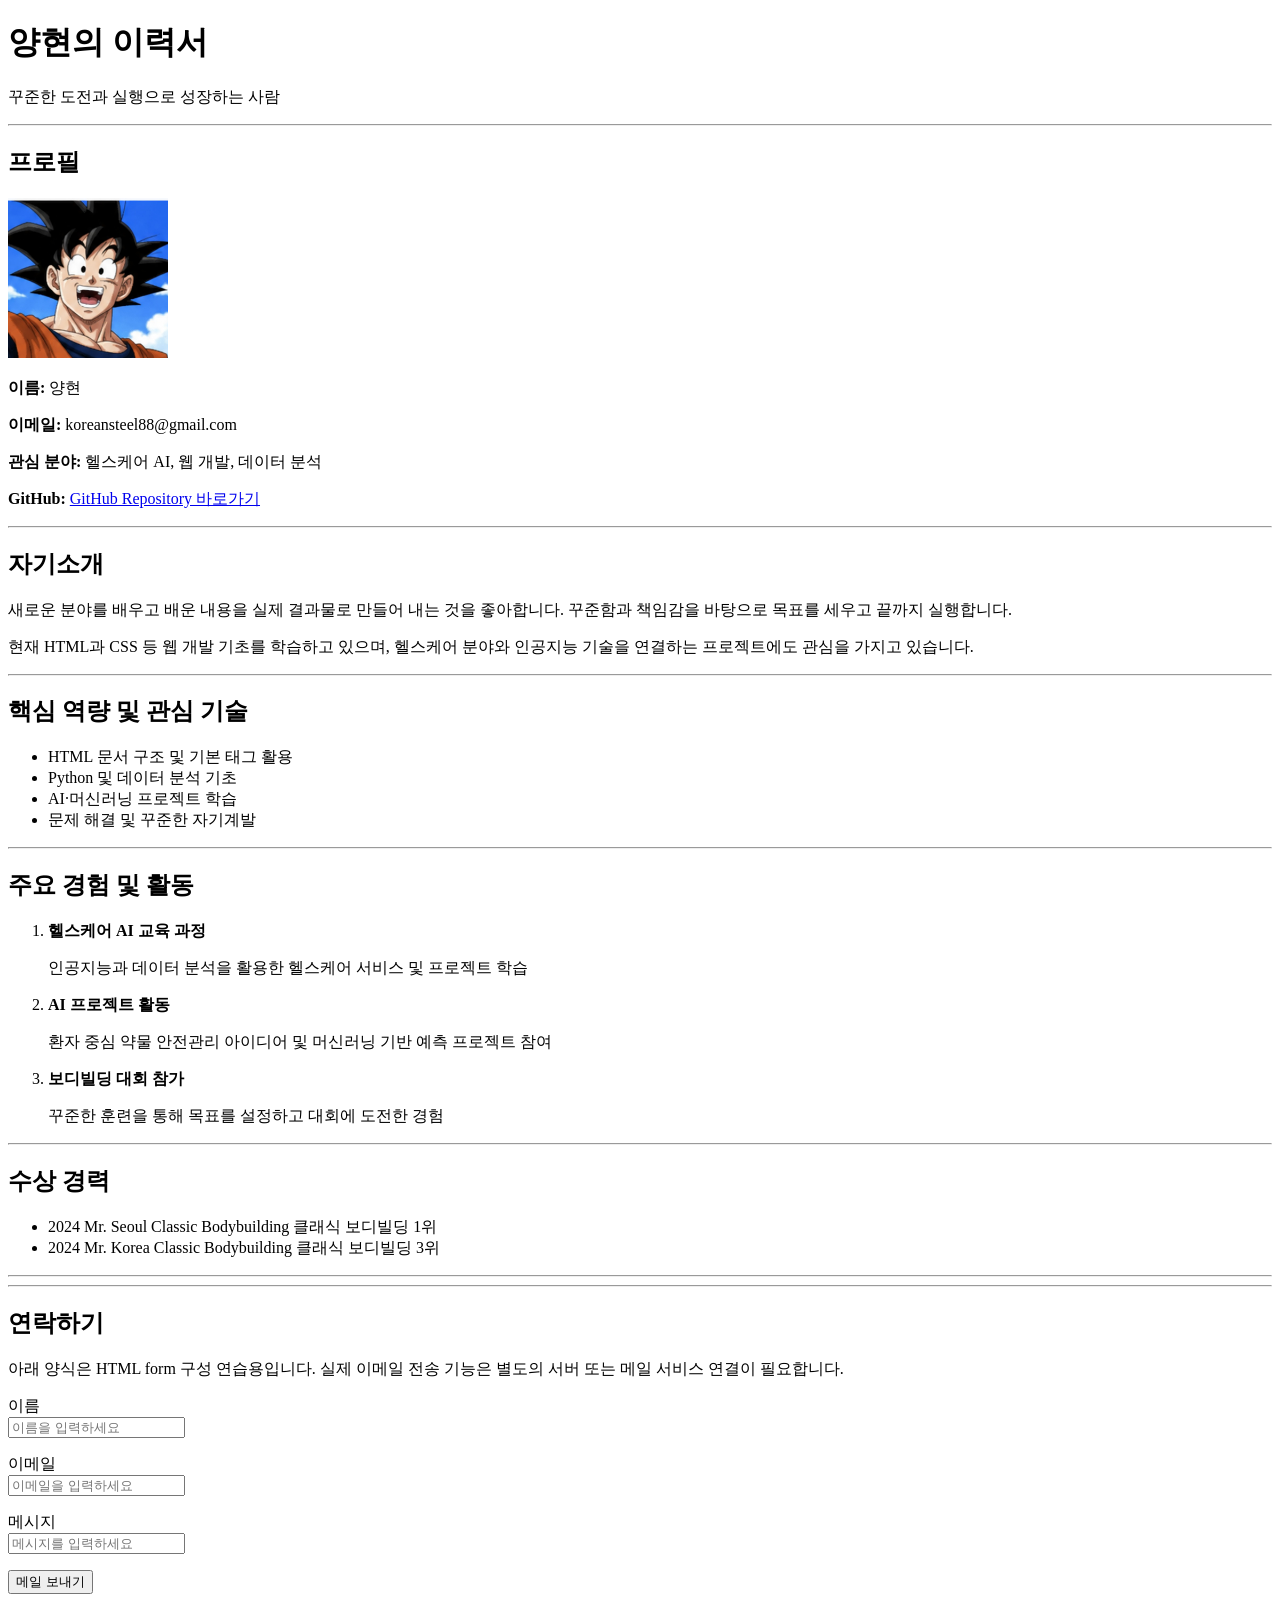
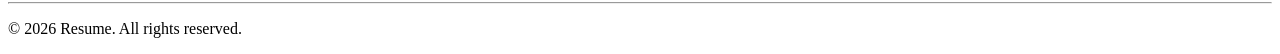
==== HTML_CSS/day1/resume.html @ 34c51de6 "Add files via upload" ====
<!DOCTYPE html>
<html lang="ko">
<head>
    <meta charset="UTF-8">
    <meta name="viewport" content="width=device-width, initial-scale=1.0">
    <title>양현의 이력서 | Resume</title>
</head>
<body>
    <header>
        <h1>양현의 이력서</h1>
        <p>꾸준한 도전과 실행으로 성장하는 사람</p>
        <hr>
    </header>

    <main>
        <section>
            <h2>프로필</h2>
            <!-- 같은 폴더에 본인의 사진을 profile.jpg라는 이름으로 저장하세요. -->
            <img src="profile.jpg" alt="드래곤볼 손오공 프로필 사진" width="160">
            <p><strong>이름:</strong> 양현</p>
            <p><strong>이메일:</strong> koreansteel88@gmail.com</p>
            <p><strong>관심 분야:</strong> 헬스케어 AI, 웹 개발, 데이터 분석</p>
            <p><strong>GitHub:</strong>
                <a href="https://github.com/" target="_blank" rel="noopener noreferrer">
                    GitHub Repository 바로가기
                </a>
            </p>
        </section>

        <hr>

        <section>
            <h2>자기소개</h2>
            <p>
                새로운 분야를 배우고 배운 내용을 실제 결과물로 만들어 내는 것을 좋아합니다.
                꾸준함과 책임감을 바탕으로 목표를 세우고 끝까지 실행합니다.
            </p>
            <p>
                현재 HTML과 CSS 등 웹 개발 기초를 학습하고 있으며,
                헬스케어 분야와 인공지능 기술을 연결하는 프로젝트에도 관심을 가지고 있습니다.
            </p>
        </section>

        <hr>

        <section>
            <h2>핵심 역량 및 관심 기술</h2>
            <ul>
                <li>HTML 문서 구조 및 기본 태그 활용</li>
                <li>Python 및 데이터 분석 기초</li>
                <li>AI·머신러닝 프로젝트 학습</li>
                <li>문제 해결 및 꾸준한 자기계발</li>
            </ul>
        </section>

        <hr>

        <section>
            <h2>주요 경험 및 활동</h2>
            <ol>
                <li>
                    <strong>헬스케어 AI 교육 과정</strong>
                    <p>인공지능과 데이터 분석을 활용한 헬스케어 서비스 및 프로젝트 학습</p>
                </li>
                <li>
                    <strong>AI 프로젝트 활동</strong>
                    <p>환자 중심 약물 안전관리 아이디어 및 머신러닝 기반 예측 프로젝트 참여</p>
                </li>
                <li>
                    <strong>보디빌딩 대회 참가</strong>
                    <p>꾸준한 훈련을 통해 목표를 설정하고 대회에 도전한 경험</p>
                </li>
            </ol>
        </section>

        <hr>

        <section>
            <h2>수상 경력</h2>
            <ul>
                <li>2024 Mr. Seoul Classic Bodybuilding 클래식 보디빌딩 1위</li>
                <li>2024 Mr. Korea Classic Bodybuilding 클래식 보디빌딩 3위</li>
            </ul>
        </section>

        <hr>
<hr>

        <section>
            <h2>연락하기</h2>
            <p>아래 양식은 HTML form 구성 연습용입니다. 실제 이메일 전송 기능은 별도의 서버 또는 메일 서비스 연결이 필요합니다.</p>
            <form action="#" method="post">
                <p>
                    <label for="sender-name">이름</label><br>
                    <input type="text" id="sender-name" name="sender-name" placeholder="이름을 입력하세요">
                </p>
                <p>
                    <label for="sender-email">이메일</label><br>
                    <input type="email" id="sender-email" name="sender-email" placeholder="이메일을 입력하세요">
                </p>
                <p>
                    <label for="message">메시지</label><br>
                    <input type="text" id="message" name="message" placeholder="메시지를 입력하세요">
                </p>
                <button type="submit">메일 보내기</button>
            </form>
        </section>
    </main>

    <hr>

    <footer>
        <p>© 2026 Resume. All rights reserved.</p>
    </footer>
</body>
</html>
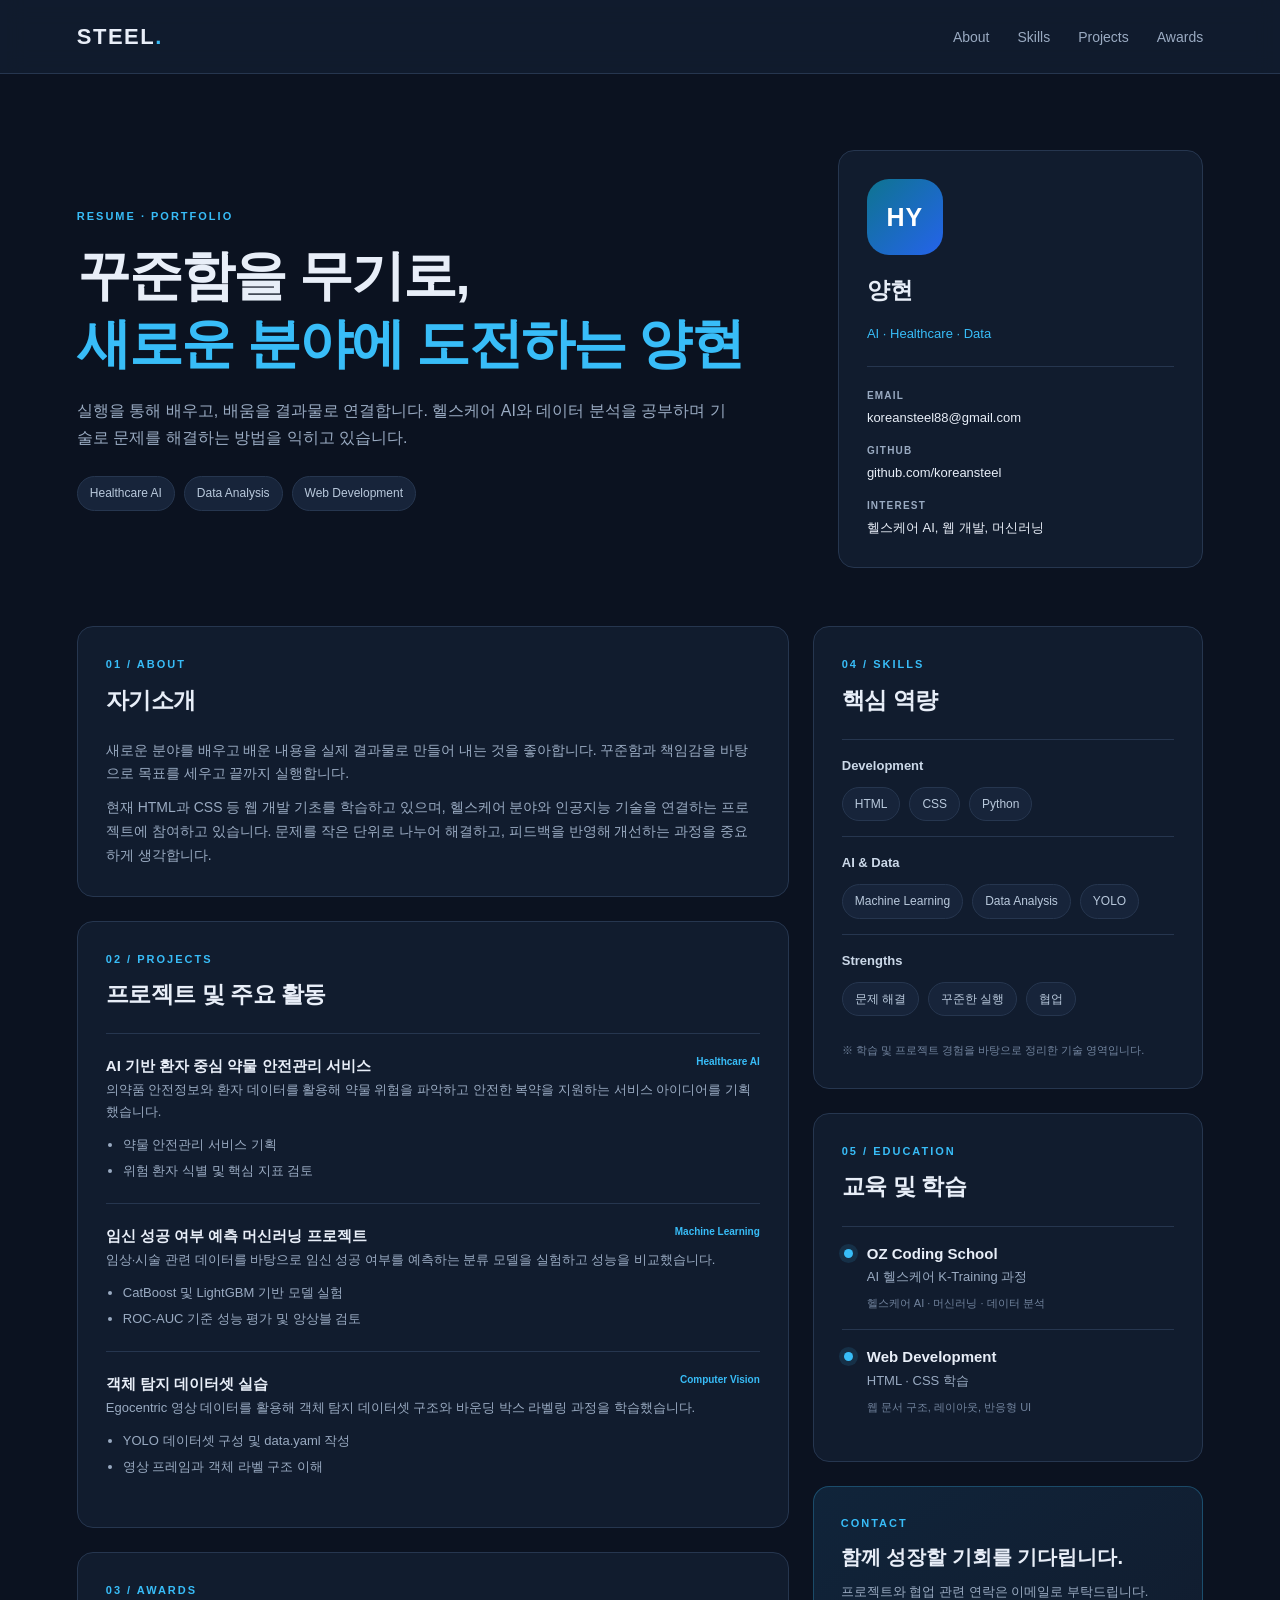
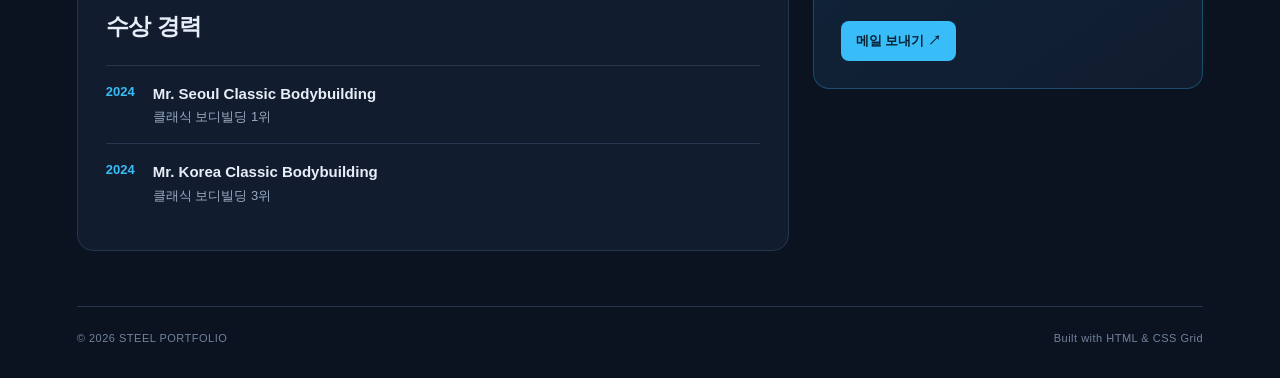
==== commit b2db0b5a: "Add files via upload" ====
--- a/HTML_CSS/day1/resume.html
+++ b/HTML_CSS/day1/resume.html
@@ -3,114 +3,139 @@
 <head>
     <meta charset="UTF-8">
     <meta name="viewport" content="width=device-width, initial-scale=1.0">
-    <title>양현의 이력서 | Resume</title>
+    <meta name="description" content="양현의 개발 및 헬스케어 AI 학습 포트폴리오">
+    <title>양현 | STEEL PORTFOLIO</title>
+    <link rel="stylesheet" href="resume_style.css">
 </head>
 <body>
-    <header>
-        <h1>양현의 이력서</h1>
-        <p>꾸준한 도전과 실행으로 성장하는 사람</p>
-        <hr>
-    </header>
+    <nav class="navbar">
+        <a class="logo" href="#top">STEEL<span>.</span></a>
+        <ul class="nav-links">
+            <li><a href="#about">About</a></li>
+            <li><a href="#skills">Skills</a></li>
+            <li><a href="#projects">Projects</a></li>
+            <li><a href="#awards">Awards</a></li>
+        </ul>
+    </nav>
 
-    <main>
-        <section>
-            <h2>프로필</h2>
-            <!-- 같은 폴더에 본인의 사진을 profile.jpg라는 이름으로 저장하세요. -->
-            <img src="profile.jpg" alt="드래곤볼 손오공 프로필 사진" width="160">
-            <p><strong>이름:</strong> 양현</p>
-            <p><strong>이메일:</strong> koreansteel88@gmail.com</p>
-            <p><strong>관심 분야:</strong> 헬스케어 AI, 웹 개발, 데이터 분석</p>
-            <p><strong>GitHub:</strong>
-                <a href="https://github.com/" target="_blank" rel="noopener noreferrer">
-                    GitHub Repository 바로가기
-                </a>
-            </p>
+    <main class="page-wrap" id="top">
+        <section class="hero">
+            <div class="hero-copy">
+                <p class="eyebrow">RESUME · PORTFOLIO</p>
+                <h1>꾸준함을 무기로,<br><span>새로운 분야에 도전하는 양현</span></h1>
+                <p class="hero-description">
+                    실행을 통해 배우고, 배움을 결과물로 연결합니다.
+                    헬스케어 AI와 데이터 분석을 공부하며 기술로 문제를 해결하는 방법을 익히고 있습니다.
+                </p>
+                <div class="hero-tags">
+                    <span>Healthcare AI</span><span>Data Analysis</span><span>Web Development</span>
+                </div>
+            </div>
+            <aside class="profile-card">
+                <div class="avatar" aria-label="양현 프로필 이니셜">HY</div>
+                <h2>양현</h2>
+                <p class="profile-role">AI · Healthcare · Data</p>
+                <div class="profile-divider"></div>
+                <p><strong>EMAIL</strong><a href="mailto:koreansteel88@gmail.com">koreansteel88@gmail.com</a></p>
+                <p><strong>GITHUB</strong><a href="https://github.com/koreansteel" target="_blank" rel="noopener noreferrer">github.com/koreansteel</a></p>
+                <p><strong>INTEREST</strong><span>헬스케어 AI, 웹 개발, 머신러닝</span></p>
+            </aside>
         </section>
 
-        <hr>
+        <div class="content-grid">
+            <div class="main-column">
+                <section class="panel" id="about">
+                    <p class="section-kicker">01 / ABOUT</p>
+                    <h2>자기소개</h2>
+                    <p>
+                        새로운 분야를 배우고 배운 내용을 실제 결과물로 만들어 내는 것을 좋아합니다.
+                        꾸준함과 책임감을 바탕으로 목표를 세우고 끝까지 실행합니다.
+                    </p>
+                    <p>
+                        현재 HTML과 CSS 등 웹 개발 기초를 학습하고 있으며,
+                        헬스케어 분야와 인공지능 기술을 연결하는 프로젝트에 참여하고 있습니다.
+                        문제를 작은 단위로 나누어 해결하고, 피드백을 반영해 개선하는 과정을 중요하게 생각합니다.
+                    </p>
+                </section>
 
-        <section>
-            <h2>자기소개</h2>
-            <p>
-                새로운 분야를 배우고 배운 내용을 실제 결과물로 만들어 내는 것을 좋아합니다.
-                꾸준함과 책임감을 바탕으로 목표를 세우고 끝까지 실행합니다.
-            </p>
-            <p>
-                현재 HTML과 CSS 등 웹 개발 기초를 학습하고 있으며,
-                헬스케어 분야와 인공지능 기술을 연결하는 프로젝트에도 관심을 가지고 있습니다.
-            </p>
-        </section>
+                <section class="panel" id="projects">
+                    <p class="section-kicker">02 / PROJECTS</p>
+                    <h2>프로젝트 및 주요 활동</h2>
+                    <article class="project-item">
+                        <div class="project-heading">
+                            <h3>AI 기반 환자 중심 약물 안전관리 서비스</h3>
+                            <span class="project-type">Healthcare AI</span>
+                        </div>
+                        <p>의약품 안전정보와 환자 데이터를 활용해 약물 위험을 파악하고 안전한 복약을 지원하는 서비스 아이디어를 기획했습니다.</p>
+                        <ul class="detail-list"><li>약물 안전관리 서비스 기획</li><li>위험 환자 식별 및 핵심 지표 검토</li></ul>
+                    </article>
+                    <article class="project-item">
+                        <div class="project-heading">
+                            <h3>임신 성공 여부 예측 머신러닝 프로젝트</h3>
+                            <span class="project-type">Machine Learning</span>
+                        </div>
+                        <p>임상·시술 관련 데이터를 바탕으로 임신 성공 여부를 예측하는 분류 모델을 실험하고 성능을 비교했습니다.</p>
+                        <ul class="detail-list"><li>CatBoost 및 LightGBM 기반 모델 실험</li><li>ROC-AUC 기준 성능 평가 및 앙상블 검토</li></ul>
+                    </article>
+                    <article class="project-item">
+                        <div class="project-heading">
+                            <h3>객체 탐지 데이터셋 실습</h3>
+                            <span class="project-type">Computer Vision</span>
+                        </div>
+                        <p>Egocentric 영상 데이터를 활용해 객체 탐지 데이터셋 구조와 바운딩 박스 라벨링 과정을 학습했습니다.</p>
+                        <ul class="detail-list"><li>YOLO 데이터셋 구성 및 data.yaml 작성</li><li>영상 프레임과 객체 라벨 구조 이해</li></ul>
+                    </article>
+                </section>
 
-        <hr>
+                <section class="panel" id="awards">
+                    <p class="section-kicker">03 / AWARDS</p>
+                    <h2>수상 경력</h2>
+                    <div class="award-row"><span class="award-year">2024</span><div><h3>Mr. Seoul Classic Bodybuilding</h3><p>클래식 보디빌딩 1위</p></div></div>
+                    <div class="award-row"><span class="award-year">2024</span><div><h3>Mr. Korea Classic Bodybuilding</h3><p>클래식 보디빌딩 3위</p></div></div>
+                </section>
+            </div>
 
-        <section>
-            <h2>핵심 역량 및 관심 기술</h2>
-            <ul>
-                <li>HTML 문서 구조 및 기본 태그 활용</li>
-                <li>Python 및 데이터 분석 기초</li>
-                <li>AI·머신러닝 프로젝트 학습</li>
-                <li>문제 해결 및 꾸준한 자기계발</li>
-            </ul>
-        </section>
+            <aside class="side-column">
+                <section class="panel" id="skills">
+                    <p class="section-kicker">04 / SKILLS</p>
+                    <h2>핵심 역량</h2>
+                    <div class="skill-group">
+                        <h3>Development</h3>
+                        <div class="skill-chips"><span>HTML</span><span>CSS</span><span>Python</span></div>
+                    </div>
+                    <div class="skill-group">
+                        <h3>AI & Data</h3>
+                        <div class="skill-chips"><span>Machine Learning</span><span>Data Analysis</span><span>YOLO</span></div>
+                    </div>
+                    <div class="skill-group">
+                        <h3>Strengths</h3>
+                        <div class="skill-chips"><span>문제 해결</span><span>꾸준한 실행</span><span>협업</span></div>
+                    </div>
+                    <p class="small-note">※ 학습 및 프로젝트 경험을 바탕으로 정리한 기술 영역입니다.</p>
+                </section>
 
-        <hr>
+                <section class="panel">
+                    <p class="section-kicker">05 / EDUCATION</p>
+                    <h2>교육 및 학습</h2>
+                    <div class="timeline-item">
+                        <span class="timeline-dot"></span>
+                        <div><h3>OZ Coding School</h3><p>AI 헬스케어 K-Training 과정</p><small>헬스케어 AI · 머신러닝 · 데이터 분석</small></div>
+                    </div>
+                    <div class="timeline-item">
+                        <span class="timeline-dot"></span>
+                        <div><h3>Web Development</h3><p>HTML · CSS 학습</p><small>웹 문서 구조, 레이아웃, 반응형 UI</small></div>
+                    </div>
+                </section>
 
-        <section>
-            <h2>주요 경험 및 활동</h2>
-            <ol>
-                <li>
-                    <strong>헬스케어 AI 교육 과정</strong>
-                    <p>인공지능과 데이터 분석을 활용한 헬스케어 서비스 및 프로젝트 학습</p>
-                </li>
-                <li>
-                    <strong>AI 프로젝트 활동</strong>
-                    <p>환자 중심 약물 안전관리 아이디어 및 머신러닝 기반 예측 프로젝트 참여</p>
-                </li>
-                <li>
-                    <strong>보디빌딩 대회 참가</strong>
-                    <p>꾸준한 훈련을 통해 목표를 설정하고 대회에 도전한 경험</p>
-                </li>
-            </ol>
-        </section>
-
-        <hr>
-
-        <section>
-            <h2>수상 경력</h2>
-            <ul>
-                <li>2024 Mr. Seoul Classic Bodybuilding 클래식 보디빌딩 1위</li>
-                <li>2024 Mr. Korea Classic Bodybuilding 클래식 보디빌딩 3위</li>
-            </ul>
-        </section>
-
-        <hr>
-<hr>
-
-        <section>
-            <h2>연락하기</h2>
-            <p>아래 양식은 HTML form 구성 연습용입니다. 실제 이메일 전송 기능은 별도의 서버 또는 메일 서비스 연결이 필요합니다.</p>
-            <form action="#" method="post">
-                <p>
-                    <label for="sender-name">이름</label><br>
-                    <input type="text" id="sender-name" name="sender-name" placeholder="이름을 입력하세요">
-                </p>
-                <p>
-                    <label for="sender-email">이메일</label><br>
-                    <input type="email" id="sender-email" name="sender-email" placeholder="이메일을 입력하세요">
-                </p>
-                <p>
-                    <label for="message">메시지</label><br>
-                    <input type="text" id="message" name="message" placeholder="메시지를 입력하세요">
-                </p>
-                <button type="submit">메일 보내기</button>
-            </form>
-        </section>
+                <section class="contact-panel">
+                    <p class="section-kicker">CONTACT</p>
+                    <h2>함께 성장할 기회를 기다립니다.</h2>
+                    <p>프로젝트와 협업 관련 연락은 이메일로 부탁드립니다.</p>
+                    <a class="contact-link" href="mailto:koreansteel88@gmail.com">메일 보내기 ↗</a>
+                </section>
+            </aside>
+        </div>
+        <footer><span>© 2026 STEEL PORTFOLIO</span><span>Built with HTML & CSS Grid</span></footer>
     </main>
-
-    <hr>
-
-    <footer>
-        <p>© 2026 Resume. All rights reserved.</p>
-    </footer>
 </body>
 </html>
--- a/HTML_CSS/day1/resume_style.css
+++ b/HTML_CSS/day1/resume_style.css
@@ -0,0 +1,259 @@
+/* ========================================
+   STEEL PORTFOLIO - Resume
+   Layout: CSS Grid + Flexbox
+   ======================================== */
+
+:root {
+    --bg: #0b1220;
+    --surface: #111c2e;
+    --surface-light: #17243a;
+    --line: #26364f;
+    --text: #e8eef8;
+    --muted: #9aabc2;
+    --accent: #38bdf8;
+    --accent-soft: rgba(56, 189, 248, 0.12);
+}
+
+* {
+    margin: 0;
+    padding: 0;
+    box-sizing: border-box;
+}
+
+html { scroll-behavior: smooth; }
+
+body {
+    font-family: Arial, "Noto Sans KR", sans-serif;
+    background: var(--bg);
+    color: var(--text);
+    line-height: 1.7;
+}
+
+a { color: inherit; text-decoration: none; }
+
+.navbar {
+    display: flex;
+    justify-content: space-between;
+    align-items: center;
+    padding: 18px max(6%, calc((100% - 1180px) / 2));
+    background: rgba(17, 28, 46, 0.94);
+    border-bottom: 1px solid var(--line);
+    position: sticky;
+    top: 0;
+    z-index: 10;
+    backdrop-filter: blur(12px);
+}
+
+.logo {
+    color: var(--text);
+    font-size: 22px;
+    font-weight: 800;
+    letter-spacing: 1.5px;
+}
+.logo span { color: var(--accent); }
+
+.nav-links {
+    display: flex;
+    gap: 28px;
+    list-style: none;
+}
+.nav-links a {
+    color: var(--muted);
+    font-size: 14px;
+    transition: color .2s ease;
+}
+.nav-links a:hover { color: var(--accent); }
+
+.page-wrap {
+    width: min(1180px, 88%);
+    margin: 0 auto;
+}
+
+.hero {
+    display: grid;
+    grid-template-columns: minmax(0, 1.65fr) minmax(280px, .85fr);
+    gap: 52px;
+    align-items: center;
+    padding: 76px 0 58px;
+}
+
+.eyebrow, .section-kicker {
+    color: var(--accent);
+    font-size: 11px;
+    font-weight: 800;
+    letter-spacing: 2px;
+}
+.hero h1 {
+    margin: 16px 0 20px;
+    font-size: clamp(32px, 4.5vw, 54px);
+    line-height: 1.25;
+    letter-spacing: -1.8px;
+}
+.hero h1 span { color: var(--accent); }
+.hero-description {
+    max-width: 650px;
+    color: var(--muted);
+    font-size: 16px;
+}
+.hero-tags, .skill-chips {
+    display: flex;
+    flex-wrap: wrap;
+    gap: 9px;
+}
+.hero-tags { margin-top: 25px; }
+.hero-tags span, .skill-chips span {
+    padding: 6px 12px;
+    border: 1px solid var(--line);
+    border-radius: 999px;
+    color: #b9c9dc;
+    background: var(--surface-light);
+    font-size: 12px;
+}
+
+.profile-card, .panel {
+    background: var(--surface);
+    border: 1px solid var(--line);
+    border-radius: 16px;
+}
+.profile-card { padding: 28px; }
+.avatar {
+    display: grid;
+    place-items: center;
+    width: 76px;
+    height: 76px;
+    margin-bottom: 16px;
+    border-radius: 22px;
+    background: linear-gradient(135deg, #0e7490, #2563eb);
+    color: white;
+    font-size: 25px;
+    font-weight: 800;
+    letter-spacing: 1px;
+}
+.profile-card h2 { font-size: 23px; }
+.profile-role { color: var(--accent); font-size: 13px; }
+.profile-divider { height: 1px; background: var(--line); margin: 20px 0; }
+.profile-card > p { display: grid; gap: 3px; margin-top: 13px; overflow-wrap: anywhere; }
+.profile-card strong { color: var(--muted); font-size: 10px; letter-spacing: 1.2px; }
+.profile-card a, .profile-card p span { color: var(--text); font-size: 13px; }
+.profile-card a:hover { color: var(--accent); }
+
+/* Main content uses a two-column CSS Grid */
+.content-grid {
+    display: grid;
+    grid-template-columns: minmax(0, 1.55fr) minmax(280px, .85fr);
+    gap: 24px;
+    align-items: start;
+    padding-bottom: 55px;
+}
+.main-column, .side-column {
+    display: grid;
+    gap: 24px;
+}
+.panel { padding: 28px; }
+.panel h2 {
+    margin: 7px 0 19px;
+    font-size: 23px;
+    letter-spacing: -.5px;
+}
+.panel > p:not(.section-kicker) {
+    margin-top: 10px;
+    color: var(--muted);
+    font-size: 14px;
+}
+.project-item { padding: 19px 0; border-top: 1px solid var(--line); }
+.project-heading {
+    display: flex;
+    justify-content: space-between;
+    align-items: flex-start;
+    gap: 12px;
+}
+.project-heading h3, .award-row h3, .timeline-item h3 { font-size: 15px; }
+.project-type {
+    flex-shrink: 0;
+    color: var(--accent);
+    font-size: 10px;
+    font-weight: 700;
+}
+.project-item > p, .detail-list, .award-row p, .timeline-item p {
+    color: var(--muted);
+    font-size: 13px;
+}
+.detail-list { margin: 9px 0 0 17px; }
+.detail-list li { padding: 2px 0; }
+
+.skill-group { padding: 15px 0; border-top: 1px solid var(--line); }
+.skill-group h3 { margin-bottom: 10px; font-size: 13px; color: #cbd8e8; }
+.small-note { font-size: 11px !important; color: #71839d !important; }
+.award-row {
+    display: flex;
+    gap: 18px;
+    align-items: flex-start;
+    padding: 15px 0;
+    border-top: 1px solid var(--line);
+}
+.award-year { color: var(--accent); font-size: 13px; font-weight: 800; }
+.timeline-item {
+    position: relative;
+    display: flex;
+    gap: 14px;
+    padding: 14px 0 14px 2px;
+    border-top: 1px solid var(--line);
+}
+.timeline-dot {
+    flex: 0 0 9px;
+    width: 9px;
+    height: 9px;
+    margin-top: 8px;
+    border-radius: 50%;
+    background: var(--accent);
+    box-shadow: 0 0 0 5px var(--accent-soft);
+}
+.timeline-item small { color: #71839d; font-size: 11px; }
+.contact-panel {
+    padding: 27px;
+    border: 1px solid rgba(56, 189, 248, .28);
+    border-radius: 16px;
+    background: linear-gradient(145deg, #10243a, #111c2e);
+}
+.contact-panel h2 { margin: 10px 0; font-size: 20px; line-height: 1.4; }
+.contact-panel > p:not(.section-kicker) { color: var(--muted); font-size: 13px; }
+.contact-link {
+    display: inline-block;
+    margin-top: 18px;
+    padding: 9px 15px;
+    border-radius: 8px;
+    background: var(--accent);
+    color: #062033;
+    font-size: 13px;
+    font-weight: 800;
+}
+footer {
+    display: flex;
+    justify-content: space-between;
+    gap: 15px;
+    padding: 22px 0 30px;
+    border-top: 1px solid var(--line);
+    color: #71839d;
+    font-size: 11px;
+    letter-spacing: .5px;
+}
+
+/* Responsive layout */
+@media (max-width: 850px) {
+    .hero, .content-grid { grid-template-columns: 1fr; }
+    .hero { gap: 30px; padding-top: 55px; }
+    .profile-card { max-width: 100%; }
+    .content-grid { gap: 18px; }
+}
+
+@media (max-width: 560px) {
+    .navbar { align-items: flex-start; flex-direction: column; gap: 12px; padding: 15px 6%; }
+    .nav-links { width: 100%; flex-wrap: wrap; gap: 10px 18px; }
+    .page-wrap { width: 90%; }
+    .hero { padding: 42px 0 35px; }
+    .hero h1 { font-size: 32px; }
+    .hero-description { font-size: 14px; }
+    .panel, .profile-card, .contact-panel { padding: 21px; }
+    .project-heading { flex-direction: column; gap: 3px; }
+    footer { flex-direction: column; gap: 4px; }
+}
